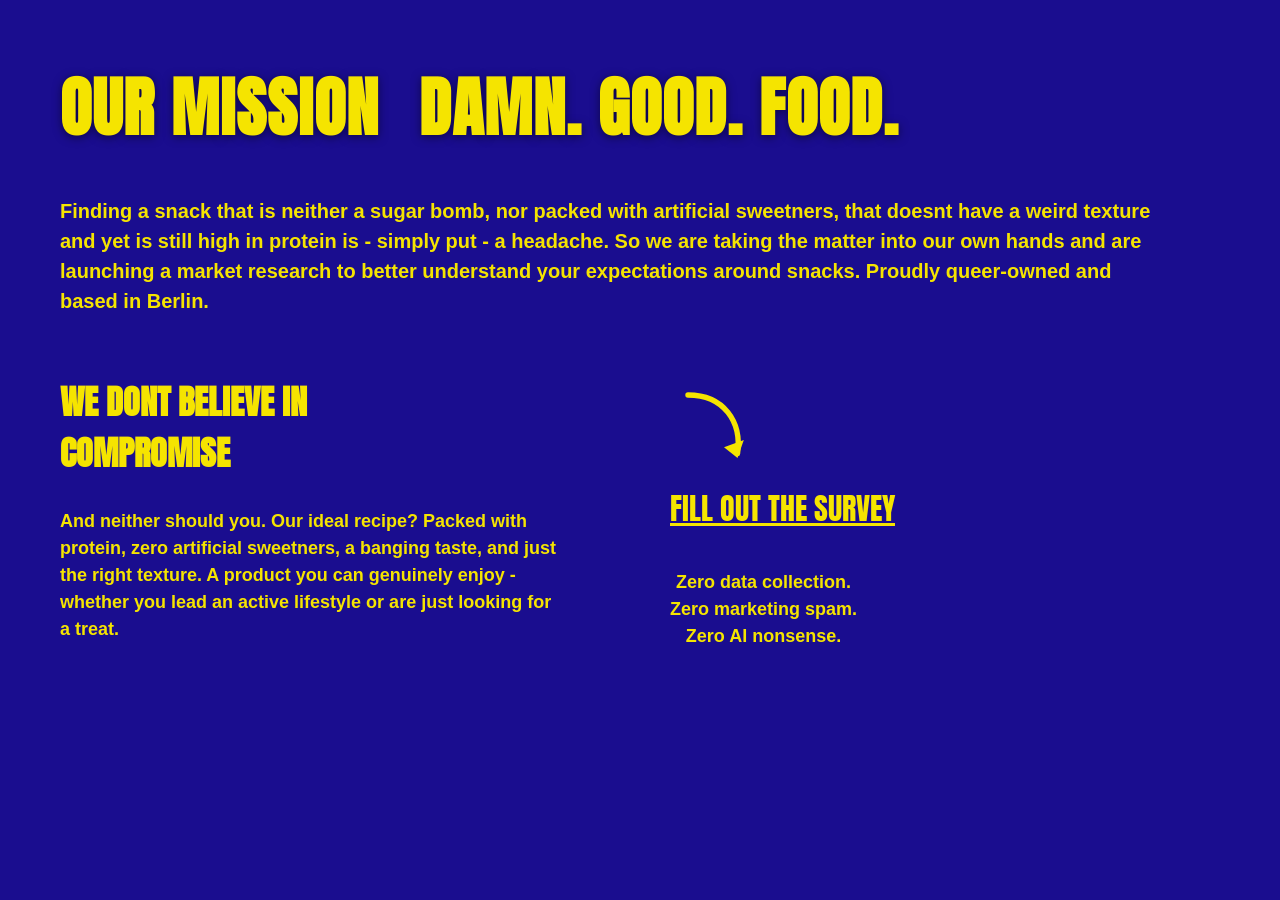
==== mission.html @ 9866a375 "Rename mission_en.html to mission.html" ====
<!DOCTYPE html>
<html lang="en">
<head>
  <meta charset="UTF-8">
  <meta name="viewport" content="width=device-width, initial-scale=1.0">
  <title>Our Mission — Fuel Better</title>
  <link rel="preconnect" href="https://fonts.googleapis.com">
  <link href="https://fonts.googleapis.com/css2?family=Anton&display=swap" rel="stylesheet">
  <link rel="stylesheet" href="style.css">
</head>
<body>
  <main class="mission">
    <div class="mission-header">
      <h1>Our Mission</h1>
      <h1>Damn. Good. Food.</h1>
    </div>

    <p class="mission-intro">
      Finding a snack that is neither a sugar bomb, nor packed with artificial sweetners, that doesnt have a weird texture and yet is still high in protein is - simply put - a headache. So we are taking the matter into our own hands and are launching a market research to better understand your expectations around snacks. Proudly queer-owned and based in Berlin.
    </p>

    <div class="mission-grid">
      <div class="mission-col">
        <h2>We dont believe in compromise</h2>
        <p>And neither should you. Our ideal recipe? Packed with protein, zero artificial sweetners, a banging taste, and just the right texture. A product you can genuinely enjoy - whether you lead an active lifestyle or are just looking for a treat.</p>
      </div>

      <div class="mission-col mission-cta">
        <svg class="arrow" viewBox="0 0 100 100" width="90" height="90">
          <path d="M20,10 C60,10 80,40 75,75" stroke="#f5e400" stroke-width="6" fill="none" stroke-linecap="round"/>
          <polygon points="60,68 75,80 82,60" fill="#f5e400"/>
        </svg>
        <a href="#" class="survey-link">Fill out the survey</a>
        <p class="survey-notes">
          Zero data collection.<br>
          Zero marketing spam.<br>
          Zero AI nonsense.
        </p>
      </div>
    </div>
  </main>
</body>
</html>
---- style.css ----
* {
  box-sizing: border-box;
}

html,
body {
  margin: 0;
  width: 100%;
  height: 100%;
}

body {
  font-family: Arial, sans-serif;
}

/* ===== Hero Page ===== */
@font-face {
  font-family:'The Seasons';
  src: url('fonts/Fontspring-DEMO-theseasons-reg.otf') format('opentype');
  font-weight: normal;
  font-style: normal;
}

.hero h1 {
  font-family: 'The Seasons', sans-serif;
}
.hero {
  width: 100%;
  min-height: 100vh;
  position: relative;
  display: flex;
  flex-direction: column;
  align-items: center;
  justify-content: center;
  text-align: center;
  padding: 40px 20px;
}

.hero::before {
  content: "";
  position: absolute;
  inset: 0;
  background-image: url("hero.jpg");
  background-size: cover;
  background-position: center 40%;
  background-repeat: no-repeat;
  opacity: 0.9;
  /*filter: contrast(10%);*/
  z-index: -1;
}

h1 {
  color: white;
  font-size: clamp(40px, 7vw, 80px);
  margin: 0 0 40px;
  text-shadow: 0 2px 10px rgba(0, 0, 0, 0.5);
}

.buttons {
  display: flex;
  flex-direction: column;
  gap: 20px;
  flex-wrap: wrap;
  justify-content: center;
}

.button {
  display: inline-block;
  padding: 16px 32px;
  background: white;
  color: black;
  text-decoration: none;
  border-radius: 80px;
  font-size: 18px;
  font-weight: bold;
}

.button:hover {
  opacity: 0.85;
}

/* ===== Mission Page ===== */
.mission {
  background-color: #1a0d8f;
  min-height: 100vh;
  padding: 60px 60px;
  font-family: 'Anton', sans-serif;
}

.mission-header {
  display: flex;
  flex-wrap: wrap;
  gap: 40px;
  align-items: baseline;
  margin-bottom: 40px;
}

.mission h1 {
  color: #f5e400;
  font-size: clamp(36px, 5vw, 64px);
  margin: 0;
  text-transform: uppercase;
  letter-spacing: 1px;
}

.mission-intro {
  color: #f5e400;
  font-family: Arial, sans-serif;
  font-weight: bold;
  font-size: 20px;
  line-height: 1.5;
  max-width: 1100px;
  margin-bottom: 60px;
}

.mission-grid {
  display: grid;
  grid-template-columns: 1fr 1fr;
  gap: 60px;
}

.mission-col h2 {
  color: #f5e400;
  font-size: clamp(24px, 3vw, 34px);
  text-transform: uppercase;
  margin: 0 0 30px;
  max-width: 400px;
}

.mission-col p {
  color: #f5e400;
  font-family: Arial, sans-serif;
  font-weight: bold;
  font-size: 18px;
  line-height: 1.5;
  max-width: 500px;
}

.mission-cta {
  display: flex;
  flex-direction: column;
  align-items: flex-start;
  padding-top: 10px;
}

.arrow {
  margin-bottom: 10px;
}

.survey-link {
  color: #f5e400;
  font-size: clamp(22px, 3vw, 30px);
  text-transform: uppercase;
  text-decoration: underline;
  margin-bottom: 20px;
}

.survey-notes {
  color: #f5e400;
  font-family: Arial, sans-serif;
  font-weight: bold;
  text-align: center;
  font-size: 15px;
  line-height: 1.6;
}

@media (max-width: 700px) {
  .mission-grid {
    grid-template-columns: 1fr;
  }
}
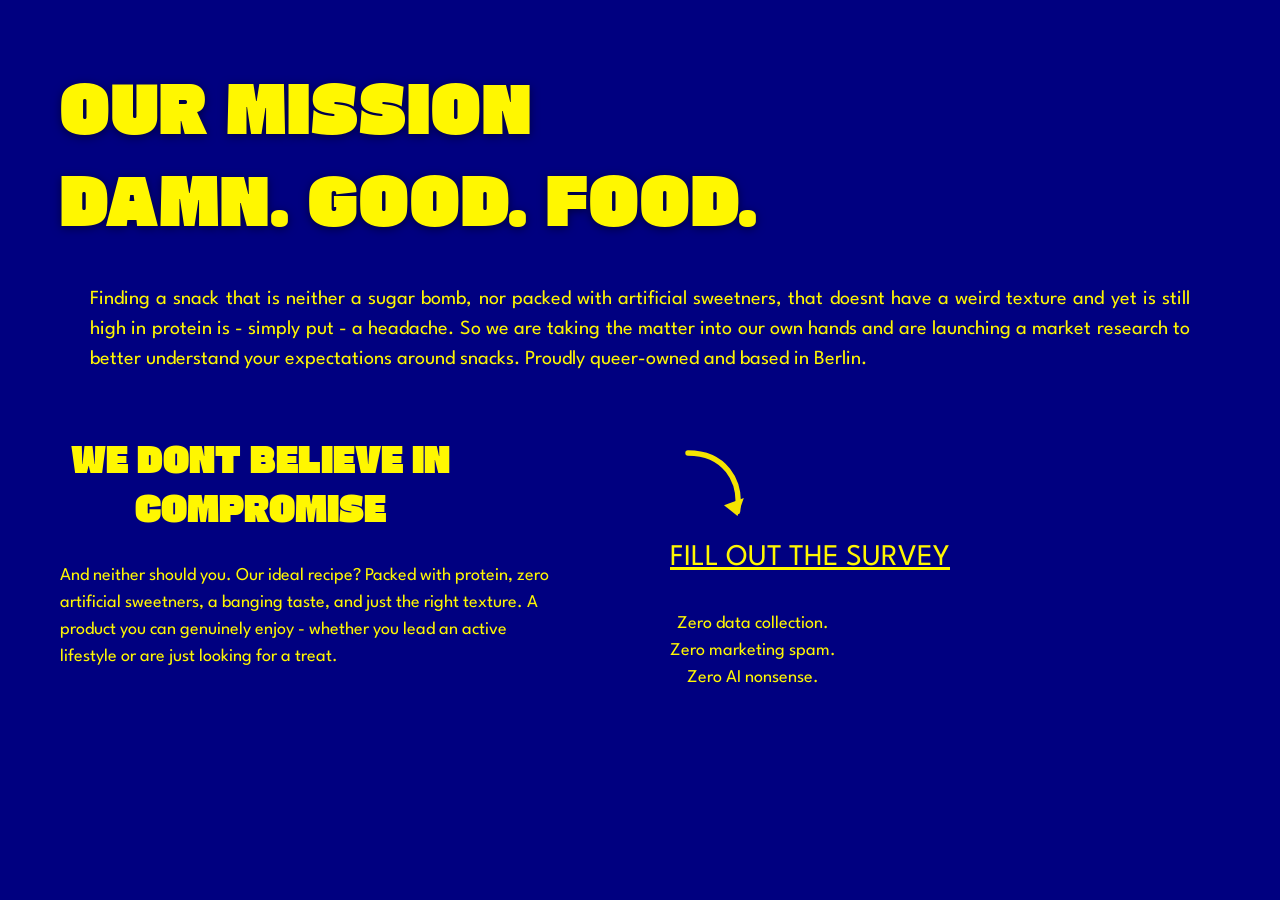
==== commit 280a247f: "Update mission.html" ====
--- a/mission.html
+++ b/mission.html
@@ -5,7 +5,8 @@
   <meta name="viewport" content="width=device-width, initial-scale=1.0">
   <title>Our Mission — Fuel Better</title>
   <link rel="preconnect" href="https://fonts.googleapis.com">
-  <link href="https://fonts.googleapis.com/css2?family=Anton&display=swap" rel="stylesheet">
+  <link rel="preconnect" href="https://fonts.gstatic.com" crossorigin>
+  <link href="https://fonts.googleapis.com/css2?family=Gasoek+One&family=League+Spartan:wght@400;700&display=swap" rel="stylesheet">
   <link rel="stylesheet" href="style.css">
 </head>
 <body>
--- a/style.css
+++ b/style.css
@@ -10,20 +10,16 @@
 }
 
 body {
-  font-family: Arial, sans-serif;
+  font-family: "League Spartan", sans-serif;
+  font-weight: 400;
+}
+
+h1, h2 {
+  font-family: "Gasoek One", sans-serif;
+  font-weight: 400;
 }
 
 /* ===== Hero Page ===== */
-@font-face {
-  font-family:'The Seasons';
-  src: url('fonts/Fontspring-DEMO-theseasons-reg.otf') format('opentype');
-  font-weight: normal;
-  font-style: normal;
-}
-
-.hero h1 {
-  font-family: 'The Seasons', sans-serif;
-}
 .hero {
   width: 100%;
   min-height: 100vh;
@@ -67,8 +63,8 @@
 .button {
   display: inline-block;
   padding: 16px 32px;
-  background: white;
-  color: black;
+  background: #FFF700;
+  color: #000080;
   text-decoration: none;
   border-radius: 80px;
   font-size: 18px;
@@ -81,22 +77,21 @@
 
 /* ===== Mission Page ===== */
 .mission {
-  background-color: #1a0d8f;
+  background-color: #000080;
   min-height: 100vh;
   padding: 60px 60px;
-  font-family: 'Anton', sans-serif;
 }
 
 .mission-header {
   display: flex;
+  justify-content: space-between;
+  align-items: baseline;
   flex-wrap: wrap;
-  gap: 40px;
-  align-items: baseline;
   margin-bottom: 40px;
 }
 
 .mission h1 {
-  color: #f5e400;
+  color: #FFF700;
   font-size: clamp(36px, 5vw, 64px);
   margin: 0;
   text-transform: uppercase;
@@ -104,13 +99,14 @@
 }
 
 .mission-intro {
-  color: #f5e400;
-  font-family: Arial, sans-serif;
-  font-weight: bold;
+  color: #FFF700;
+  /*font-family: Arial, sans-serif;
+  font-weight: bold;*/
   font-size: 20px;
+  text-align: justify;
   line-height: 1.5;
   max-width: 1100px;
-  margin-bottom: 60px;
+  margin: 0 auto 60px;
 }
 
 .mission-grid {
@@ -120,17 +116,18 @@
 }
 
 .mission-col h2 {
-  color: #f5e400;
+  color: #FFF700;
   font-size: clamp(24px, 3vw, 34px);
   text-transform: uppercase;
+  text-align: center;
   margin: 0 0 30px;
   max-width: 400px;
 }
 
 .mission-col p {
-  color: #f5e400;
-  font-family: Arial, sans-serif;
-  font-weight: bold;
+  color: #FFF700;
+  /*font-family: Arial, sans-serif;
+  font-weight: bold;*/
   font-size: 18px;
   line-height: 1.5;
   max-width: 500px;
@@ -148,7 +145,7 @@
 }
 
 .survey-link {
-  color: #f5e400;
+  color: #FFF700;
   font-size: clamp(22px, 3vw, 30px);
   text-transform: uppercase;
   text-decoration: underline;
@@ -156,9 +153,9 @@
 }
 
 .survey-notes {
-  color: #f5e400;
-  font-family: Arial, sans-serif;
-  font-weight: bold;
+  color: #FFF700;
+  /*font-family: Arial, sans-serif;
+  font-weight: bold;*/
   text-align: center;
   font-size: 15px;
   line-height: 1.6;
